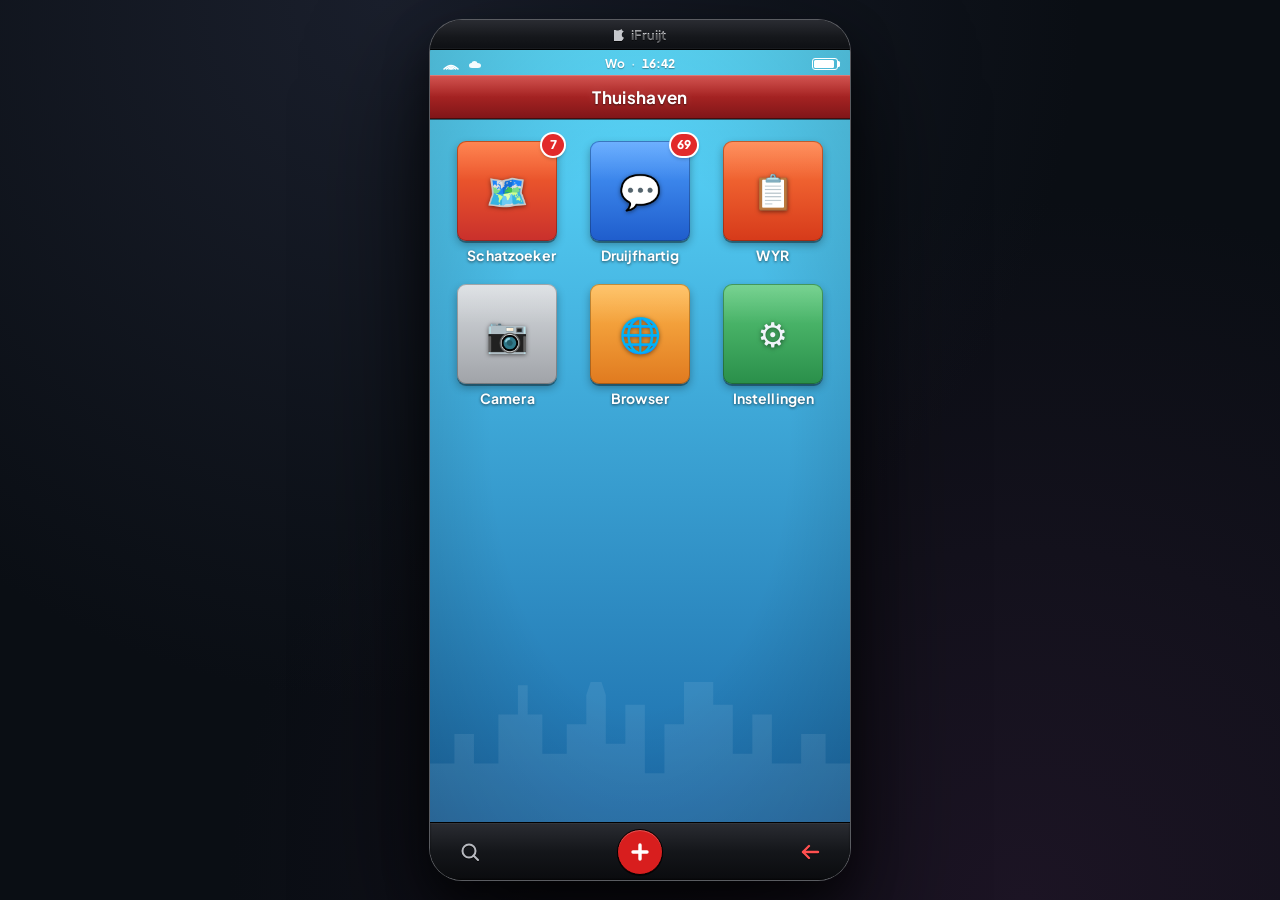
==== index.html @ ae061f80 "new layout + gimma" ====
<!DOCTYPE html>
<html lang="nl">
<head>
  <meta charset="UTF-8" />
  <meta name="viewport" content="width=device-width, initial-scale=1, viewport-fit=cover" />
  <meta name="theme-color" content="#0A0E14" />
  <title>Druijf FC — iFruijt</title>
  <link rel="stylesheet" href="main.css" />
  <link rel="stylesheet" href="index.css" />
</head>
<body>

<div class="ifruit-shell">

  <!-- ── TOP CHROME STRIP — iFruijt wordmark ── -->
  <div class="ifruit-top">
    <div class="ifruit-brand">
      <svg class="ifruit-apple" viewBox="0 0 16 18" aria-hidden="true">
        <path d="M11.5 1.5c.3 1.3-.2 2.5-.9 3.3-.7.9-1.8 1.5-2.9 1.4-.3-1.3.3-2.6 1-3.4.7-.8 1.9-1.4 2.8-1.3zM14.6 13.4c-.5 1.2-.8 1.7-1.5 2.7-1 1.4-2.4 3.2-4.1 3.2-1.5 0-1.9-1-3.9-1-2 0-2.5 1-4 1-1.7 0-3-1.6-4-3-2.7-4-3-8.7-1.3-11.2 1.2-1.8 3.1-2.8 4.9-2.8 1.8 0 3 1 4.5 1 1.5 0 2.4-1 4.5-1 1.6 0 3.3.9 4.5 2.3-4 2.2-3.3 7.9-.6 8.8z" fill="currentColor"/>
      </svg>
      <span class="ifruit-wordmark">iFruijt</span>
    </div>
  </div>

  <!-- ── PHONE SCREEN ── -->
  <div class="ifruit-screen">

    <!-- Wallpaper -->
    <div class="ifruit-wallpaper" aria-hidden="true">
      <div class="ifruit-vignette"></div>
      <svg class="ifruit-skyline" viewBox="0 0 430 200" preserveAspectRatio="xMidYMax slice">
        <path d="M0,200 L0,140 L25,140 L25,110 L45,110 L45,140 L70,140 L70,90 L90,90 L90,60 L100,60 L100,90 L115,90 L115,130 L140,130 L140,100 L160,100 L160,70 L170,40 L180,70 L180,120 L200,120 L200,80 L220,80 L220,150 L240,150 L240,100 L260,100 L260,50 L275,50 L275,30 L290,30 L290,80 L310,80 L310,130 L330,130 L330,90 L350,90 L350,140 L380,140 L380,110 L405,110 L405,140 L430,140 L430,200 Z" fill="rgba(255,255,255,0.18)"/>
      </svg>
    </div>

    <!-- iFruijt-accurate status bar -->
    <div class="ifruit-sb" aria-hidden="true">
      <div class="sb-left">
        <svg class="sb-signal" viewBox="0 0 18 14" fill="none">
          <path d="M2 12 Q9 5 16 12" stroke="currentColor" stroke-width="1.6" stroke-linecap="round"/>
          <path d="M4.5 12 Q9 7.5 13.5 12" stroke="currentColor" stroke-width="1.6" stroke-linecap="round"/>
          <path d="M7 12 Q9 10 11 12" stroke="currentColor" stroke-width="1.6" stroke-linecap="round"/>
          <circle cx="9" cy="12" r="1" fill="currentColor"/>
        </svg>
        <svg class="sb-cloud" viewBox="0 0 18 12" fill="none">
          <path d="M4 10 Q1 10 1 7.5 Q1 5 3.5 5 Q4 3 6.5 3 Q9 3 9.5 5 Q13 5 13 7.5 Q13 10 10 10 Z" fill="currentColor"/>
        </svg>
      </div>
      <div class="sb-center">
        <span class="sb-day">Wo</span>
        <span class="sb-dot">·</span>
        <span class="sb-time">16:42</span>
      </div>
      <div class="sb-right">
        <div class="sb-battery">
          <span class="sb-batt-fill"></span>
        </div>
      </div>
    </div>

    <!-- Red title banner -->
    <div class="ifruit-banner">
      <div class="ifruit-banner-shine"></div>
      <span class="ifruit-banner-text">Thuishaven</span>
    </div>

    <!-- App grid (3×2) -->
    <main class="ifruit-grid">

      <!-- Row 1: real apps -->
      <a href="taipei/taipei.html" class="ifruit-app" data-game="treasure" aria-label="Schatzoeker">
        <div class="ifruit-tile ifruit-tile--red">
          <span class="ifruit-tile-shine"></span>
          <span class="ifruit-badge">7</span>
          <span class="ifruit-tile-glyph">🗺️</span>
        </div>
        <span class="ifruit-tile-label">Schatzoeker</span>
      </a>

      <a href="questions/questions.html" class="ifruit-app" data-game="questions" aria-label="Druijfhartig">
        <div class="ifruit-tile ifruit-tile--blue">
          <span class="ifruit-tile-shine"></span>
          <span class="ifruit-badge">69</span>
          <span class="ifruit-tile-glyph">💬</span>
        </div>
        <span class="ifruit-tile-label">Druijfhartig</span>
      </a>

      <a href="wyr/wyr.html" class="ifruit-app" data-game="wyr" aria-label="Would You Rather">
        <div class="ifruit-tile ifruit-tile--wyr">
          <span class="ifruit-tile-shine"></span>
          <span class="ifruit-tile-glyph">📋</span>
        </div>
        <span class="ifruit-tile-label">WYR</span>
      </a>

      <!-- Row 2: decorative placeholder apps -->
      <button type="button" class="ifruit-app ifruit-app--deco" data-toast="Fakka je wil deze camera gebruiken? Daan heeft z'n camera apart moeten inchecken zo groot is die" aria-label="Camera">
        <div class="ifruit-tile ifruit-tile--silver">
          <span class="ifruit-tile-shine"></span>
          <span class="ifruit-tile-glyph">📷</span>
        </div>
        <span class="ifruit-tile-label">Camera</span>
      </button>

      <button type="button" class="ifruit-app ifruit-app--deco" data-toast="De vunzige filmpjes kijk je maar lekker op je eigen telefoon" aria-label="Browser">
        <div class="ifruit-tile ifruit-tile--orange">
          <span class="ifruit-tile-shine"></span>
          <span class="ifruit-tile-glyph">🌐</span>
        </div>
        <span class="ifruit-tile-label">Browser</span>
      </button>

      <button type="button" class="ifruit-app ifruit-app--deco" data-toast="⚙️ Niks om in te stellen" aria-label="Instellingen">
        <div class="ifruit-tile ifruit-tile--green">
          <span class="ifruit-tile-shine"></span>
          <span class="ifruit-tile-glyph">⚙️</span>
        </div>
        <span class="ifruit-tile-label">Instellingen</span>
      </button>

    </main>

  </div>

  <!-- ── BOTTOM CHROME STRIP — 3-button row ── -->
  <nav class="ifruit-bottom" aria-label="iFruijt nav">
    <button type="button" class="ifruit-btn ifruit-btn--side" id="btnSearch" aria-label="Zoeken">
      <svg viewBox="0 0 24 24" fill="none">
        <circle cx="11" cy="11" r="6.5" stroke="currentColor" stroke-width="2"/>
        <path d="M15.5 15.5L20 20" stroke="currentColor" stroke-width="2" stroke-linecap="round"/>
      </svg>
    </button>

    <button type="button" class="ifruit-btn ifruit-btn--plus" id="btnPlus" aria-label="Nieuw">
      <svg viewBox="0 0 24 24" fill="none">
        <path d="M12 5v14M5 12h14" stroke="#fff" stroke-width="3.4" stroke-linecap="round"/>
      </svg>
    </button>

    <button type="button" class="ifruit-btn ifruit-btn--side ifruit-btn--back" id="btnBack" aria-label="Terug">
      <svg viewBox="0 0 24 24" fill="none">
        <path d="M20 12H5" stroke="currentColor" stroke-width="2.4" stroke-linecap="round"/>
        <path d="M11 6l-6 6 6 6" stroke="currentColor" stroke-width="2.4" stroke-linecap="round" stroke-linejoin="round"/>
      </svg>
    </button>
  </nav>

  <!-- Toast container -->
  <div class="toast" id="toast"></div>

  <!-- App-launch overlay -->
  <div class="launch-overlay" id="launchOverlay" aria-hidden="true"></div>

</div>

<script src="index.js"></script>
</body>
</html>
---- main.css ----
@import url('https://fonts.googleapis.com/css2?family=Plus+Jakarta+Sans:wght@400;500;600;700;800&display=swap');

*, *::before, *::after { box-sizing: border-box; margin: 0; padding: 0; }

:root {
  /* ── Base surfaces — deep blue-black ── */
  --bg:                 #0A0E14;
  --surface:            #14181F;
  --surface-elevated:   #1C2129;
  --surface-glass:      rgba(28, 33, 41, 0.62);
  --surface-overlay:    rgba(10, 14, 20, 0.88);

  /* ── Text ── */
  --text:               #F0F4FA;
  --text-muted:         #8A93A0;
  --text-faded:         #5A6271;

  /* ── Borders — semi-transparent whites for glass ── */
  --border:             rgba(255, 255, 255, 0.08);
  --border-strong:      rgba(255, 255, 255, 0.16);
  --border-glow:        rgba(255, 200, 87, 0.35);

  /* ── GTA accent palette ── */
  --gta-pink:           #FF4E8C;
  --gta-orange:         #FF8A3D;
  --gta-cyan:           #4DD8FF;
  --gta-gold:           #FFC857;
  --gta-red:            #FF4D4D;
  --gta-green:          #4ADE80;

  /* ── Per-game gradient identities ── */
  --treasure-from:      #FF6B2C;  --treasure-to:    #FF3D7F;
  --questions-from:     #4D6BFF;  --questions-to:   #8B2BE0;
  --wyr-from:           #1FBF7B;  --wyr-to:         #0099C7;

  /* ── Shadows — dark with subtle glow ── */
  --shadow-card:        0 8px 32px rgba(0,0,0,0.55), 0 2px 8px rgba(0,0,0,0.4);
  --shadow-lift:        0 24px 60px rgba(0,0,0,0.65), 0 6px 20px rgba(0,0,0,0.45);
  --shadow-glow-gold:   0 0 40px rgba(255,200,87,0.30);
  --shadow-glow-cyan:   0 0 30px rgba(77,216,255,0.30);
  --shadow-glow-pink:   0 0 30px rgba(255,78,140,0.32);

  /* ── Radii ── */
  --radius:             24px;
  --radius-sm:          16px;
  --radius-app:         22px;
  --radius-pill:        999px;

  /* ── Phone frame ── */
  --phone-bezel:        #06080C;
  --phone-radius:       44px;

  /* ── iFruijt Job-List palette (standard iFruijt, all pages) ── */
  --ifruit-body:        #0A0B0E;   /* matte black plastic */
  --ifruit-body-top:    #1A1B1F;   /* top strip lighter than body */
  --ifruit-edge:        #5A5C61;   /* thin chrome edge */

  --jl-bg:              #1F2126;   /* page background — dark grey */
  --jl-row:             #2A2C32;   /* list row background */
  --jl-row-alt:         #34363D;   /* alternating row */
  --jl-row-active:      #4DA84D;   /* green selected (Themes-style) */
  --jl-row-current:     #3A6BD8;   /* blue current (Messages-style) */
  --jl-divider:         #0A0B0E;   /* black hairline between rows */
  --jl-text:            #FFFFFF;
  --jl-text-muted:      #B6B9BF;

  --header-jobs:        #3A6BD8;   /* blue header */
  --header-msg:         #3A6BD8;   /* blue header for Messages/Druijfhartig */

  /* ── iFruijt phone (home screen — chrome remnants for launch overlay) ── */
  --ifruit-bezel-dark:  #1A1B1F;   /* dark plastic strips top/bottom */
  --ifruit-chrome-1:    #C5C7CC;   /* base brushed silver */
  --ifruit-chrome-2:    #8C8E93;   /* mid-tone shading */
  --ifruit-chrome-3:    #F5F6F8;   /* highlight */
  --ifruit-chrome-edge: #4A4C50;   /* deep edge */
  --ifruit-screen-1:    #5DDDFF;   /* wallpaper cyan top */
  --ifruit-screen-2:    #1B6BAA;   /* wallpaper deep blue bottom */
  --ifruit-banner-1:    #C9302C;   /* red banner top */
  --ifruit-banner-2:    #7F1518;   /* red banner bottom */

  /* ── Motion ── */
  --ease-spring:        cubic-bezier(0.32, 0.72, 0, 1);
  --ease-out:           cubic-bezier(0.16, 1, 0.3, 1);
}

html, body { height: 100%; }

body {
  font-family: 'Plus Jakarta Sans', system-ui, -apple-system, sans-serif;
  background: var(--bg);
  color: var(--text);
  min-height: 100vh;
  overflow-x: hidden;
  -webkit-tap-highlight-color: transparent;
  -webkit-font-smoothing: antialiased;
  text-rendering: optimizeLegibility;
}

/* ── CINEMATIC TYPOGRAPHY HELPERS ── */
.cinematic {
  font-weight: 800;
  font-style: italic;
  letter-spacing: -0.02em;
  text-transform: uppercase;
  transform: skewX(-6deg);
  display: inline-block;
}
.cinematic--label {
  font-size: 0.78rem;
  font-weight: 800;
  font-style: italic;
  letter-spacing: 0.16em;
  text-transform: uppercase;
  color: var(--gta-cyan);
}

/* ── GLASS SURFACE UTILITY ── */
.glass {
  background: var(--surface-glass);
  backdrop-filter: blur(20px) saturate(140%);
  -webkit-backdrop-filter: blur(20px) saturate(140%);
  border: 1px solid var(--border);
}

/* ── BACK BUTTON ── */
.btn-back {
  width: 42px; height: 42px;
  border-radius: 50%;
  border: 1px solid var(--border-strong);
  background: var(--surface-glass);
  backdrop-filter: blur(12px);
  -webkit-backdrop-filter: blur(12px);
  display: flex; align-items: center; justify-content: center;
  cursor: pointer;
  flex-shrink: 0;
  color: var(--text);
  transition: transform 0.18s var(--ease-spring), border-color 0.18s, box-shadow 0.18s;
}
.btn-back svg path { stroke: currentColor; }
.btn-back:active { transform: scale(0.92); }

@media (hover: hover) and (pointer: fine) {
  .btn-back:hover {
    border-color: var(--gta-cyan);
    box-shadow: var(--shadow-glow-cyan);
  }
}

/* ── COMMON PILL ── */
.pill {
  display: inline-flex;
  align-items: center;
  gap: 6px;
  padding: 6px 14px;
  border-radius: var(--radius-pill);
  font-size: 0.78rem;
  font-weight: 700;
  letter-spacing: 0.1px;
  background: var(--surface-glass);
  border: 1px solid var(--border);
  color: var(--text-muted);
  backdrop-filter: blur(12px);
  -webkit-backdrop-filter: blur(12px);
}

/* ── ANIMATION SYSTEM ── */
@keyframes pageIn {
  from { opacity: 0; transform: translateY(12px); }
  to   { opacity: 1; transform: translateY(0); }
}
.page-enter { animation: pageIn 0.4s var(--ease-out); }

@keyframes fade-up {
  from { opacity: 0; transform: translateY(24px); }
  to   { opacity: 1; transform: translateY(0); }
}

@keyframes fade-in {
  from { opacity: 0; }
  to   { opacity: 1; }
}

@keyframes slam-in-right {
  0%   { opacity: 0; transform: translateX(80px) skewX(-12deg); }
  60%  { opacity: 1; transform: translateX(-6px) skewX(-8deg); }
  100% { opacity: 1; transform: translateX(0)    skewX(-6deg); }
}

@keyframes slam-in-left {
  0%   { opacity: 0; transform: translateX(-80px) skewX(-12deg); }
  60%  { opacity: 1; transform: translateX(6px)   skewX(-8deg); }
  100% { opacity: 1; transform: translateX(0)     skewX(-6deg); }
}

@keyframes slam-line {
  from { transform: scaleX(0); transform-origin: left; }
  to   { transform: scaleX(1); transform-origin: left; }
}

@keyframes pop-in {
  0%   { opacity: 0; transform: scale(0.4); }
  60%  { opacity: 1; transform: scale(1.18); }
  100% { opacity: 1; transform: scale(1); }
}

@keyframes pulse-glow {
  0%, 100% { box-shadow: 0 0 0 0 rgba(77,216,255,0.5); }
  50%      { box-shadow: 0 0 0 14px rgba(77,216,255,0); }
}

@keyframes float-soft {
  0%, 100% { transform: translateY(0); }
  50%      { transform: translateY(-5px); }
}

@keyframes hue-drift {
  0%, 100% { filter: hue-rotate(0deg); }
  50%      { filter: hue-rotate(18deg); }
}

@keyframes ticker {
  0%, 100% { opacity: 1; }
  50%      { opacity: 0.4; }
}

@keyframes app-zoom-in {
  0%   { opacity: 0; transform: scale(0.6); filter: blur(8px); }
  60%  { opacity: 1; filter: blur(0); }
  100% { opacity: 1; transform: scale(1); }
}

/* prefers-reduced-motion: respect user preference */
@media (prefers-reduced-motion: reduce) {
  *, *::before, *::after {
    animation-duration: 0.01ms !important;
    transition-duration: 0.01ms !important;
  }
}
---- index.css ----
/* ── iFruijt phone — home screen ── */

html, body {
  background:
    radial-gradient(ellipse at 30% 0%, #1a1f2c 0%, transparent 55%),
    radial-gradient(ellipse at 80% 100%, #1c1424 0%, transparent 55%),
    var(--bg);
}

body {
  display: flex;
  align-items: center;
  justify-content: center;
  padding: 18px;
  min-height: 100vh;
  min-height: 100dvh;
}

/* ── PHONE SHELL — black plastic body (standard iFruijt) ── */
.ifruit-shell {
  position: relative;
  width: 100%;
  max-width: 400px;
  min-height: min(820px, calc(100vh - 36px));
  border-radius: 32px;
  padding: 0;
  display: flex;
  flex-direction: column;
  overflow: hidden;

  /* Solid matte black plastic body */
  background: var(--ifruit-body);

  box-shadow:
    /* thin chrome edge line */
    0 0 0 1px var(--ifruit-edge),
    /* deep drop shadow */
    0 30px 80px rgba(0,0,0,0.7),
    0 12px 24px rgba(0,0,0,0.45),
    /* very subtle top highlight on the plastic */
    inset 0 1px 0 rgba(255,255,255,0.05),
    inset 0 -1px 0 rgba(0,0,0,0.6);
}

/* ── TOP CHROME STRIP — iFruijt wordmark ── */
.ifruit-top {
  height: 30px;
  display: flex;
  align-items: center;
  justify-content: center;
  background:
    linear-gradient(180deg, #2A2C32 0%, #15171B 60%, #0E1014 100%);
  border-bottom: 1px solid #000;
  box-shadow: inset 0 -1px 0 rgba(255,255,255,0.04);
  flex-shrink: 0;
}
.ifruit-brand {
  display: inline-flex;
  align-items: center;
  gap: 6px;
}
.ifruit-apple {
  width: 11px; height: 13px;
  color: var(--ifruit-chrome-1);
  filter: drop-shadow(0 1px 0 rgba(0,0,0,0.7));
}
.ifruit-wordmark {
  font-size: 13px;
  font-weight: 600;
  letter-spacing: 0.01em;
  background: linear-gradient(180deg, var(--ifruit-chrome-3) 0%, var(--ifruit-chrome-1) 60%, var(--ifruit-chrome-2) 100%);
  -webkit-background-clip: text;
  background-clip: text;
  -webkit-text-fill-color: transparent;
  text-shadow: 0 1px 0 rgba(0,0,0,0.5);
}

/* ── SCREEN ── */
.ifruit-screen {
  flex: 1;
  position: relative;
  background: var(--ifruit-screen-1);
  overflow: hidden;
  /* inner shadow gives the screen depth inside the bezel */
  box-shadow:
    inset 0 0 0 2px #000,
    inset 0 0 0 3px rgba(255,255,255,0.08),
    inset 0 4px 8px rgba(0,0,0,0.4);
  display: flex;
  flex-direction: column;
}

/* ── WALLPAPER ── */
.ifruit-wallpaper {
  position: absolute;
  inset: 0;
  z-index: 0;
  background:
    linear-gradient(180deg, var(--ifruit-screen-1) 0%, var(--ifruit-screen-2) 100%);
  overflow: hidden;
}
.ifruit-vignette {
  position: absolute; inset: 0;
  background: radial-gradient(ellipse at center, transparent 50%, rgba(0,0,0,0.18) 100%);
  pointer-events: none;
}
.ifruit-skyline {
  position: absolute;
  bottom: 0; left: 0; right: 0;
  width: 100%; height: 140px;
  opacity: 0.45;
  filter: blur(0.3px);
  transition: transform 0.4s var(--ease-out);
}

/* ── STATUS BAR (iFruijt-style) ── */
.ifruit-sb {
  position: relative;
  z-index: 2;
  display: grid;
  grid-template-columns: 1fr auto 1fr;
  align-items: center;
  padding: 6px 12px 4px;
  color: #fff;
  font-size: 12px;
  font-weight: 700;
  font-variant-numeric: tabular-nums;
  text-shadow: 0 1px 1px rgba(0,0,0,0.35);
}
.ifruit-sb .sb-left  { display: flex; align-items: center; gap: 8px; }
.ifruit-sb .sb-right { display: flex; align-items: center; justify-content: flex-end; gap: 6px; }
.ifruit-sb .sb-center {
  display: inline-flex; align-items: center; gap: 6px;
  font-weight: 700;
  letter-spacing: 0.01em;
}
.ifruit-sb .sb-day { font-weight: 700; }
.ifruit-sb .sb-dot { opacity: 0.7; }
.ifruit-sb .sb-time { font-weight: 800; }

.ifruit-sb .sb-signal { width: 18px; height: 14px; color: #fff; animation: ticker 4s ease-in-out infinite; }
.ifruit-sb .sb-cloud  { width: 18px; height: 12px; color: #fff; opacity: 0.95; }

.ifruit-sb .sb-battery {
  width: 26px; height: 12px;
  border: 1.4px solid #fff;
  border-radius: 3px;
  padding: 1px;
  position: relative;
}
.ifruit-sb .sb-battery::after {
  content: '';
  position: absolute;
  right: -3px; top: 50%; transform: translateY(-50%);
  width: 2px; height: 6px;
  background: #fff;
  border-radius: 0 1.5px 1.5px 0;
}
.ifruit-sb .sb-batt-fill {
  display: block;
  width: 89%; height: 100%;
  background: #fff;
  border-radius: 1.5px;
}

/* ── RED TITLE BANNER ── */
.ifruit-banner {
  position: relative;
  z-index: 2;
  height: 44px;
  display: flex;
  align-items: center;
  justify-content: center;
  background: linear-gradient(180deg, var(--ifruit-banner-1) 0%, var(--ifruit-banner-2) 100%);
  box-shadow:
    inset 0 1px 0 rgba(255,255,255,0.22),
    inset 0 -1px 0 rgba(0,0,0,0.45),
    0 1px 0 rgba(0,0,0,0.5);
}
.ifruit-banner-shine {
  position: absolute;
  top: 0; left: 0; right: 0; height: 50%;
  background: linear-gradient(180deg, rgba(255,255,255,0.18), transparent);
  pointer-events: none;
}
.ifruit-banner-text {
  position: relative;
  font-size: 17px;
  font-weight: 700;
  letter-spacing: 0.02em;
  color: #fff;
  text-shadow: 0 1px 2px rgba(0,0,0,0.55), 0 0 12px rgba(255,255,255,0.15);
}

/* ── APP GRID ── */
.ifruit-grid {
  position: relative;
  z-index: 2;
  flex: 1;
  display: grid;
  grid-template-columns: repeat(3, 1fr);
  grid-auto-rows: min-content;
  gap: 20px 6px;
  padding: 22px 14px 24px;
  align-content: start;
}

.ifruit-app {
  position: relative;
  display: flex;
  flex-direction: column;
  align-items: center;
  gap: 6px;
  text-decoration: none;
  color: inherit;
  cursor: pointer;
  background: none;
  border: none;
  padding: 0;
  font-family: inherit;
  -webkit-tap-highlight-color: transparent;
}

/* ── FLAT TILE (2013-iFruijt style) ── */
.ifruit-tile {
  position: relative;
  width: 100px; height: 100px;
  border-radius: 9px;
  display: grid;
  place-items: center;
  box-shadow:
    /* dark inner lip (not chrome) */
    inset 0 0 0 1px rgba(0,0,0,0.25),
    /* thinner shadow stack */
    0 2px 0 rgba(0,0,0,0.35),
    0 4px 8px rgba(0,0,0,0.30);
  transition: transform 0.18s var(--ease-spring), box-shadow 0.18s;
}
.ifruit-app:active .ifruit-tile {
  transform: translateY(1px);
  box-shadow:
    inset 0 0 0 1px rgba(0,0,0,0.30),
    0 1px 0 rgba(0,0,0,0.30),
    0 2px 4px rgba(0,0,0,0.30);
}

/* Per-tile color recipes */
.ifruit-tile--red    { background: linear-gradient(180deg, #FF6B2C 0%, #C9302C 100%); }
.ifruit-tile--blue   { background: linear-gradient(180deg, #4D9FFF 0%, #1F5DCC 100%); }
.ifruit-tile--grey   { background: linear-gradient(180deg, #8C8E93 0%, #5A5C61 100%); }
.ifruit-tile--silver { background: linear-gradient(180deg, #D8DCE0 0%, #A0A3A8 100%); }
.ifruit-tile--orange { background: linear-gradient(180deg, #FFB94D 0%, #E07A1F 100%); }
.ifruit-tile--green  { background: linear-gradient(180deg, #5BC97A 0%, #2A8F4A 100%); }
.ifruit-tile--wyr    { background: linear-gradient(180deg, #FF7A3D 0%, #D63A1A 100%); }

/* Subtle top-half highlight (flatter than before) */
.ifruit-tile-shine {
  position: absolute;
  inset: 1px 1px 60% 1px;
  border-radius: 9px 9px 4px 4px;
  background: linear-gradient(180deg, rgba(255,255,255,0.18) 0%, rgba(255,255,255,0) 100%);
  pointer-events: none;
}

.ifruit-tile-glyph {
  position: relative;
  font-size: 34px;
  line-height: 1;
  filter: drop-shadow(0 1px 2px rgba(0,0,0,0.5));
  z-index: 1;
}

.ifruit-tile-lock {
  position: absolute;
  top: 50%; left: 50%;
  transform: translate(-50%, -50%);
  font-size: 24px;
  z-index: 2;
  filter: drop-shadow(0 2px 3px rgba(0,0,0,0.6));
}
.ifruit-app--locked .ifruit-tile-glyph { opacity: 0.4; }

/* Notification badge */
.ifruit-badge {
  position: absolute;
  top: -7px; right: -7px;
  min-width: 22px; height: 22px;
  padding: 0 6px;
  border-radius: 999px;
  background: #E22A2A;
  color: #fff;
  font-size: 12px;
  font-weight: 800;
  display: grid; place-items: center;
  box-shadow:
    0 0 0 2px #fff,
    0 2px 4px rgba(0,0,0,0.4);
  z-index: 3;
  line-height: 1;
  font-variant-numeric: tabular-nums;
}

/* App label */
.ifruit-tile-label {
  font-size: 14px;
  font-weight: 700;
  color: #fff;
  letter-spacing: 0.01em;
  text-shadow: 0 1px 3px rgba(0,0,0,0.6);
  text-align: center;
  line-height: 1.2;
  max-width: 80px;
}

/* ── BOTTOM CHROME STRIP — 3-button row ── */
.ifruit-bottom {
  height: 58px;
  display: grid;
  grid-template-columns: 1fr auto 1fr;
  align-items: center;
  padding: 0 22px;
  background:
    linear-gradient(180deg, #2A2C32 0%, #14161A 50%, #0A0B0E 100%);
  border-top: 1px solid #000;
  box-shadow:
    inset 0 1px 0 rgba(255,255,255,0.05),
    inset 0 -1px 2px rgba(0,0,0,0.6);
  flex-shrink: 0;
}

.ifruit-btn {
  background: none;
  border: none;
  cursor: pointer;
  padding: 0;
  display: grid;
  place-items: center;
  font-family: inherit;
  -webkit-tap-highlight-color: transparent;
  transition: transform 0.15s var(--ease-spring), filter 0.15s;
}
.ifruit-btn:active { transform: scale(0.85); filter: brightness(0.7); }

.ifruit-btn--side {
  width: 36px; height: 36px;
  color: #B8BAC0;
  filter: drop-shadow(0 1px 0 rgba(0,0,0,0.6));
}
.ifruit-btn--side svg { width: 24px; height: 24px; }
.ifruit-btn--side:first-child { justify-self: start; }
.ifruit-btn--side:last-child  { justify-self: end; color: #FF5050; }

/* Red plus — raised plastic */
.ifruit-btn--plus {
  width: 46px; height: 46px;
  border-radius: 50%;
  background: #D81E1E;
  border: 1px solid #000;
  box-shadow:
    inset 0 1px 0 rgba(255,255,255,0.25),
    0 1px 0 rgba(0,0,0,0.7);
}
.ifruit-btn--plus svg { width: 24px; height: 24px; display: block; }
.ifruit-btn--plus:active {
  background: #A91818;
  box-shadow: inset 0 1px 2px rgba(0,0,0,0.5);
}

/* ── TOAST (kept from before) ── */
.toast {
  position: fixed;
  bottom: 90px;
  left: 50%;
  transform: translateX(-50%) translateY(40px);
  padding: 12px 20px;
  background: rgba(10, 14, 20, 0.92);
  backdrop-filter: blur(20px);
  -webkit-backdrop-filter: blur(20px);
  border: 1px solid rgba(255,255,255,0.16);
  border-radius: 999px;
  color: #F0F4FA;
  font-size: 0.85rem;
  font-weight: 600;
  opacity: 0;
  pointer-events: none;
  transition: opacity 0.25s, transform 0.3s var(--ease-spring);
  z-index: 50;
  box-shadow: 0 12px 32px rgba(0,0,0,0.6);
  white-space: nowrap;
  max-width: 90vw;
}
.toast.show {
  opacity: 1;
  transform: translateX(-50%) translateY(0);
}

/* ── APP-LAUNCH OVERLAY ── */
.launch-overlay {
  position: fixed;
  inset: 0;
  z-index: 999;
  pointer-events: none;
  opacity: 0;
  background: radial-gradient(circle at var(--launch-x, 50%) var(--launch-y, 50%), var(--launch-color, #FF6B2C) 0%, var(--bg) 70%);
  transition: opacity 0.4s var(--ease-spring);
}
.launch-overlay.active {
  opacity: 1;
  pointer-events: all;
}

/* ── DESKTOP — larger phone, ambient bg already applied to body ── */
@media (min-width: 720px) {
  body { padding: 30px; }
  .ifruit-shell {
    max-width: 420px;
    min-height: 860px;
    box-shadow:
      0 0 0 1px var(--ifruit-edge),
      0 50px 120px rgba(0,0,0,0.75),
      0 20px 40px rgba(0,0,0,0.5),
      inset 0 1px 0 rgba(255,255,255,0.06),
      inset 0 -1px 0 rgba(0,0,0,0.6);
  }
}

/* ── Small screens — keep usable ── */
@media (max-height: 720px) {
  .ifruit-grid { gap: 14px 6px; padding: 14px 14px 16px; }
  .ifruit-tile { width: 64px; height: 64px; }
  .ifruit-tile-glyph { font-size: 30px; }
}
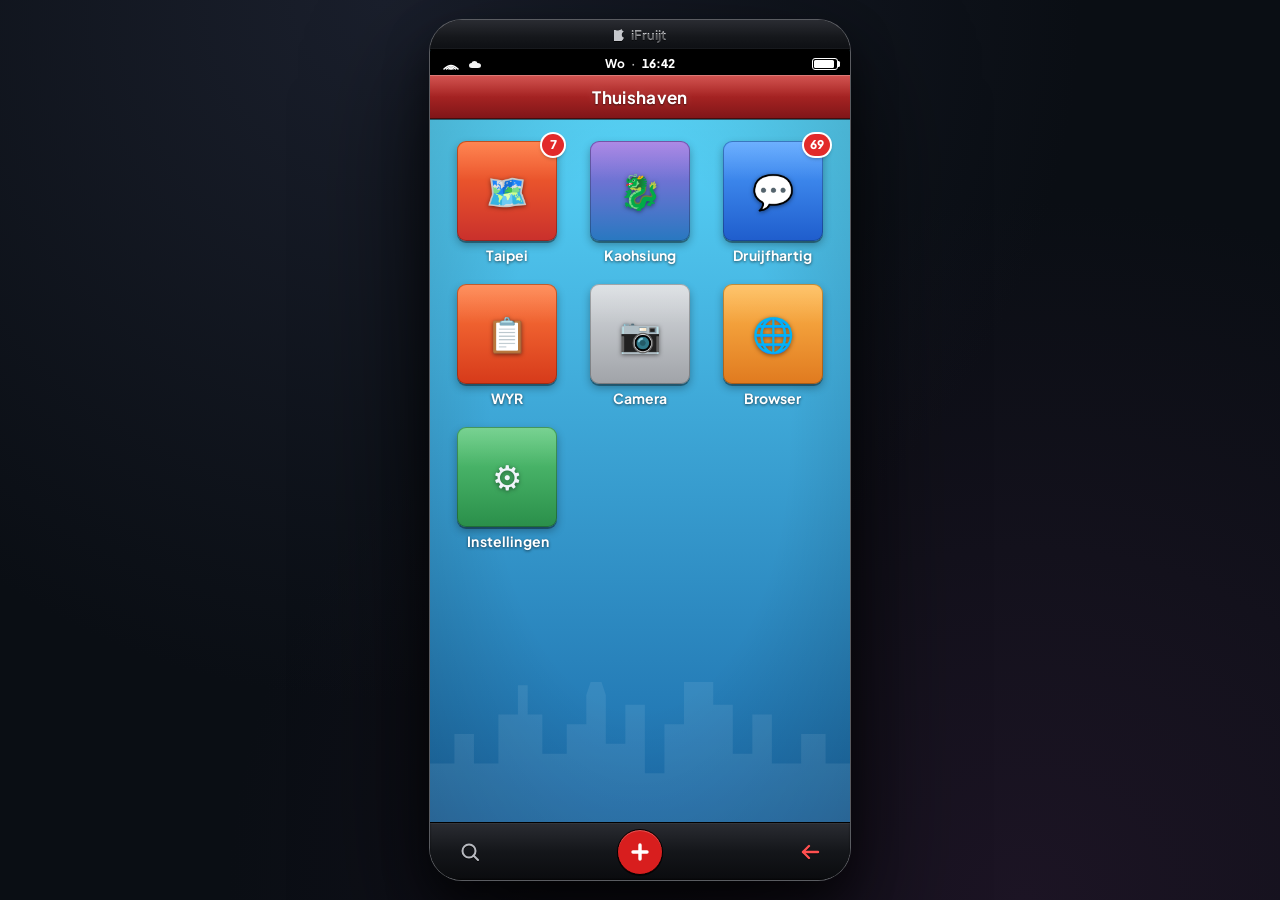
==== commit 8854b618: "Refactor Taipei styles and update JavaScript logic for improved user experience - Updated taipei.css" ====
--- a/index.html
+++ b/index.html
@@ -74,7 +74,15 @@
           <span class="ifruit-badge">7</span>
           <span class="ifruit-tile-glyph">🗺️</span>
         </div>
-        <span class="ifruit-tile-label">Schatzoeker</span>
+        <span class="ifruit-tile-label">Taipei</span>
+      </a>
+
+      <a href="kaohsiung/kaohsiung.html" class="ifruit-app" data-game="kaohsiung" aria-label="Drakenpad">
+        <div class="ifruit-tile ifruit-tile--kaohsiung">
+          <span class="ifruit-tile-shine"></span>
+          <span class="ifruit-tile-glyph">🐉</span>
+          </div>
+        <span class="ifruit-tile-label">Kaohsiung</span>
       </a>
 
       <a href="questions/questions.html" class="ifruit-app" data-game="questions" aria-label="Druijfhartig">
@@ -119,6 +127,15 @@
         <span class="ifruit-tile-label">Instellingen</span>
       </button>
 
+      <!-- Row 3: Kaohsiung hunt -->
+      
+      
+      
+      
+      
+      
+      
+
     </main>
 
   </div>
--- a/main.css
+++ b/main.css
@@ -89,7 +89,12 @@
   font-family: 'Plus Jakarta Sans', system-ui, -apple-system, sans-serif;
   background: var(--bg);
   color: var(--text);
+  display: flex;
+  align-items: center;
+  justify-content: center;
+  padding: 18px;
   min-height: 100vh;
+  min-height: 100dvh;
   overflow-x: hidden;
   -webkit-tap-highlight-color: transparent;
   -webkit-font-smoothing: antialiased;
@@ -236,3 +241,544 @@
     transition-duration: 0.01ms !important;
   }
 }
+
+/* ══════════════════════════════════════════════════════════
+   iFruijt Hunt Game — shared shell + Job-List styles
+   Used by Schatzoeker (Taipei) and Drakenpad (Kaohsiung)
+   ══════════════════════════════════════════════════════════ */
+
+/* ── PHONE SHELL (shared hunt shell) ── */
+.ifruit-shell {
+  position: relative;
+  width: 100%;
+  max-width: 400px;
+  min-height: min(820px, calc(100vh - 36px));
+  border-radius: 32px;
+  display: flex;
+  flex-direction: column;
+  overflow: hidden;
+  background: var(--ifruit-body);
+  box-shadow:
+    0 0 0 1px var(--ifruit-edge),
+    0 30px 80px rgba(0,0,0,0.7),
+    0 12px 24px rgba(0,0,0,0.45),
+    inset 0 1px 0 rgba(255,255,255,0.05),
+    inset 0 -1px 0 rgba(0,0,0,0.6);
+}
+
+@media (min-width: 720px) {
+  body { padding: 30px; }
+  .ifruit-shell {
+    max-width: 420px;
+    min-height: 860px;
+    box-shadow:
+      0 0 0 1px var(--ifruit-edge),
+      0 50px 120px rgba(0,0,0,0.75),
+      0 20px 40px rgba(0,0,0,0.5);
+  }
+}
+
+/* ── TOP CHROME STRIP — iFruijt wordmark ── */
+.ifruit-top {
+  height: 30px;
+  display: flex;
+  align-items: center;
+  justify-content: center;
+  background: linear-gradient(180deg, #2A2C32 0%, #15171B 60%, #0E1014 100%);
+  border-bottom: 1px solid #000;
+  box-shadow: inset 0 -1px 0 rgba(255,255,255,0.04);
+  flex-shrink: 0;
+}
+.ifruit-brand { display: inline-flex; align-items: center; gap: 6px; }
+.ifruit-apple {
+  width: 11px; height: 13px;
+  color: #C5C7CC;
+  filter: drop-shadow(0 1px 0 rgba(0,0,0,0.7));
+}
+.ifruit-wordmark {
+  font-size: 13px;
+  font-weight: 600;
+  background: linear-gradient(180deg, #F5F6F8 0%, #C5C7CC 60%, #8C8E93 100%);
+  -webkit-background-clip: text;
+  background-clip: text;
+  -webkit-text-fill-color: transparent;
+  text-shadow: 0 1px 0 rgba(0,0,0,0.5);
+}
+
+/* ── SCREEN ── */
+.ifruit-screen {
+  flex: 1;
+  position: relative;
+  background: var(--jl-bg);
+  overflow: hidden;
+  display: flex;
+  flex-direction: column;
+  box-shadow: inset 0 0 0 2px #000;
+}
+
+/* ── STATUS BAR ── */
+.ifruit-sb {
+  display: grid;
+  grid-template-columns: 1fr auto 1fr;
+  align-items: center;
+  padding: 6px 12px 4px;
+  background: #000;
+  color: #fff;
+  font-size: 12px;
+  font-weight: 700;
+  font-variant-numeric: tabular-nums;
+  flex-shrink: 0;
+}
+.ifruit-sb .sb-left  { display: flex; align-items: center; gap: 8px; }
+.ifruit-sb .sb-right { display: flex; align-items: center; justify-content: flex-end; gap: 6px; }
+.ifruit-sb .sb-center { display: inline-flex; align-items: center; gap: 6px; }
+.ifruit-sb .sb-day { font-weight: 700; }
+.ifruit-sb .sb-dot { opacity: 0.7; }
+.ifruit-sb .sb-time { font-weight: 800; }
+.ifruit-sb .sb-signal { width: 18px; height: 14px; color: #fff; }
+.ifruit-sb .sb-cloud  { width: 18px; height: 12px; color: #fff; opacity: 0.95; }
+.ifruit-sb .sb-battery {
+  width: 26px; height: 12px;
+  border: 1.4px solid #fff;
+  border-radius: 3px;
+  padding: 1px;
+  position: relative;
+}
+.ifruit-sb .sb-battery::after {
+  content: '';
+  position: absolute;
+  right: -3px; top: 50%; transform: translateY(-50%);
+  width: 2px; height: 6px;
+  background: #fff;
+  border-radius: 0 1.5px 1.5px 0;
+}
+.ifruit-sb .sb-batt-fill {
+  display: block;
+  width: 89%; height: 100%;
+  background: #fff;
+  border-radius: 1.5px;
+}
+
+/* ── BLUE HEADER BAR ── */
+.jl-header {
+  height: 44px;
+  display: flex;
+  align-items: center;
+  justify-content: center;
+  background: var(--header-jobs);
+  color: #fff;
+  flex-shrink: 0;
+  box-shadow:
+    inset 0 1px 0 rgba(255,255,255,0.2),
+    inset 0 -1px 0 rgba(0,0,0,0.35);
+}
+.jl-header-title {
+  font-size: 15px;
+  font-weight: 700;
+  text-shadow: 0 1px 1px rgba(0,0,0,0.4);
+  letter-spacing: 0.01em;
+}
+
+/* ── STAGE (scrollable content area) ── */
+.jl-stage {
+  flex: 1;
+  overflow-y: auto;
+  background: var(--jl-bg);
+  -webkit-overflow-scrolling: touch;
+}
+
+/* ── JOB-LIST ROWS ── */
+.jl-list { display: flex; flex-direction: column; }
+
+.jl-row {
+  display: flex;
+  align-items: center;
+  gap: 12px;
+  padding: 10px 12px;
+  background: var(--jl-row);
+  border-bottom: 1px solid var(--jl-divider);
+  border-left: 3px solid transparent;
+  color: var(--jl-text);
+  cursor: pointer;
+  text-decoration: none;
+  user-select: none;
+  -webkit-tap-highlight-color: transparent;
+  transition: background 0.12s, border-left-color 0.12s;
+}
+.jl-row:active { background: var(--jl-row-alt); }
+
+.jl-row--current  { background: var(--jl-row-alt); border-left-color: var(--jl-row-current); }
+.jl-row--done     { border-left-color: var(--jl-row-active); }
+.jl-row--locked   { opacity: 0.75; cursor: default; }
+.jl-row--locked:active { background: var(--jl-row); }
+.jl-row--locked .jl-avatar { filter: blur(6px) saturate(0.6); }
+.jl-row--locked .jl-title  { filter: blur(5px); color: var(--jl-text-muted); user-select: none; }
+.jl-row--locked .jl-sub    { filter: blur(3px); user-select: none; }
+.jl-row--flash    { animation: rowFlash 0.7s ease; }
+
+@keyframes rowFlash {
+  0%, 100% { background: var(--jl-row); }
+  20%, 60% { background: var(--jl-row-active); }
+}
+
+.jl-avatar {
+  width: 40px; height: 40px;
+  border-radius: 6px;
+  display: grid;
+  place-items: center;
+  font-size: 22px;
+  flex-shrink: 0;
+  box-shadow:
+    inset 0 0 0 1px rgba(0,0,0,0.4),
+    0 1px 0 rgba(255,255,255,0.06);
+}
+.jl-avatar--num {
+  font-size: 16px;
+  font-weight: 800;
+  color: #fff;
+  text-shadow: 0 1px 1px rgba(0,0,0,0.4);
+}
+
+.jl-body { flex: 1; min-width: 0; }
+.jl-title {
+  font-size: 14px;
+  font-weight: 700;
+  color: var(--jl-text);
+  line-height: 1.2;
+  white-space: nowrap;
+  overflow: hidden;
+  text-overflow: ellipsis;
+}
+.jl-sub {
+  font-size: 11px;
+  font-weight: 500;
+  color: var(--jl-text-muted);
+  margin-top: 2px;
+  white-space: nowrap;
+  overflow: hidden;
+  text-overflow: ellipsis;
+}
+
+.jl-status {
+  flex-shrink: 0;
+  font-size: 14px;
+  font-weight: 700;
+  color: var(--jl-text-muted);
+  padding-left: 6px;
+  min-width: 44px;
+  text-align: right;
+}
+.jl-status--done    { color: var(--gta-gold); }
+.jl-status--current { color: var(--jl-row-current); }
+
+/* ── PAGE BLOCKS ── */
+.jl-page { padding: 0; display: flex; flex-direction: column; }
+
+.jl-section-label {
+  font-size: 11px;
+  font-weight: 700;
+  letter-spacing: 0.12em;
+  text-transform: uppercase;
+  color: var(--jl-text-muted);
+  padding: 14px 14px 6px;
+  background: var(--jl-bg);
+}
+
+.jl-hero {
+  padding: 22px 16px;
+  display: flex;
+  align-items: center;
+  gap: 14px;
+  background: var(--jl-row);
+  border-bottom: 1px solid var(--jl-divider);
+}
+.jl-hero-emoji { font-size: 44px; line-height: 1; }
+.jl-hero-name  { font-size: 17px; font-weight: 800; color: var(--jl-text); }
+
+.jl-text {
+  padding: 16px;
+  color: var(--jl-text);
+  font-size: 14px;
+  line-height: 1.6;
+  background: var(--jl-bg);
+}
+
+/* ── MAP ── */
+.jl-map {
+  width: 100%;
+  height: 200px;
+  background: #000;
+  position: relative;
+  border-bottom: 1px solid var(--jl-divider);
+}
+.jl-map .leaflet-control-zoom { margin: 6px !important; }
+.jl-map .leaflet-control-attribution {
+  background: rgba(0,0,0,0.5) !important;
+  color: #999 !important;
+  font-size: 9px;
+}
+.jl-map .leaflet-control-attribution a { color: #ccc !important; }
+
+/* ── ACTION BUTTONS ── */
+.jl-actions {
+  padding: 14px;
+  display: flex;
+  flex-direction: column;
+  gap: 8px;
+}
+
+.jl-btn {
+  display: flex;
+  align-items: center;
+  justify-content: center;
+  gap: 8px;
+  width: 100%;
+  padding: 14px 16px;
+  border: none;
+  border-radius: 6px;
+  font-family: inherit;
+  font-size: 14px;
+  font-weight: 700;
+  color: #fff;
+  cursor: pointer;
+  text-decoration: none;
+  transition: filter 0.12s;
+  box-shadow:
+    inset 0 1px 0 rgba(255,255,255,0.2),
+    inset 0 -1px 0 rgba(0,0,0,0.3);
+}
+.jl-btn:active { filter: brightness(0.85); }
+
+.jl-btn--green { background: var(--jl-row-active); }
+.jl-btn--blue  { background: var(--header-jobs); }
+.jl-btn--red   { background: #C9302C; }
+.jl-btn--grey  { background: var(--jl-row-alt); color: var(--jl-text-muted); }
+
+.jl-btn-row { display: flex; gap: 8px; }
+.jl-btn-row .jl-btn { flex: 1 1 auto; }
+
+/* ── TASK INPUT ── */
+.jl-input {
+  width: 100%;
+  padding: 13px 14px;
+  border-radius: 6px;
+  border: 1px solid var(--jl-row-alt);
+  background: #0F1014;
+  color: #fff;
+  font-family: inherit;
+  font-size: 15px;
+  font-weight: 500;
+  outline: none;
+  transition: border-color 0.12s, background 0.12s;
+}
+.jl-input::placeholder { color: var(--text-faded); }
+.jl-input:focus {
+  border-color: var(--jl-row-current);
+  background: #14161B;
+}
+.jl-input.is-correct {
+  border-color: var(--jl-row-active);
+  background: rgba(77,168,77,0.15);
+}
+.jl-input.shake {
+  animation: shake 0.4s cubic-bezier(0.36,0.07,0.19,0.97);
+  border-color: #C9302C;
+}
+@keyframes shake {
+  10%, 90%      { transform: translateX(-2px); }
+  20%, 80%      { transform: translateX(4px); }
+  30%, 50%, 70% { transform: translateX(-8px); }
+  40%, 60%      { transform: translateX(8px); }
+}
+
+.jl-question {
+  padding: 18px 16px;
+  font-size: 16px;
+  font-weight: 700;
+  line-height: 1.45;
+  color: var(--jl-text);
+  background: var(--jl-row);
+  border-bottom: 1px solid var(--jl-divider);
+}
+
+.jl-success {
+  background: #1A3320;
+  border-left: 3px solid var(--jl-row-active);
+  padding: 12px 14px;
+  font-size: 14px;
+  font-weight: 600;
+  color: #A0FFBE;
+  line-height: 1.5;
+  border-bottom: 1px solid var(--jl-divider);
+}
+
+.jl-hint {
+  background: #3A341A;
+  border-left: 3px solid var(--gta-gold);
+  padding: 10px 14px;
+  font-size: 13px;
+  color: #FFE5A0;
+  line-height: 1.5;
+  border-bottom: 1px solid var(--jl-divider);
+}
+
+/* ── DUO MISSION ── */
+.jl-duo-header {
+  padding: 16px;
+  text-align: center;
+  background: var(--jl-row);
+  border-bottom: 1px solid var(--jl-divider);
+}
+.jl-duo-title { font-size: 16px; font-weight: 800; color: var(--jl-text); margin-bottom: 4px; }
+.jl-duo-sub   { font-size: 12px; color: var(--jl-text-muted); }
+.jl-duo-roles {
+  display: grid;
+  grid-template-columns: 1fr 1fr;
+  gap: 8px;
+  padding: 14px;
+}
+.jl-duo-role {
+  padding: 22px 12px;
+  border: none;
+  border-radius: 6px;
+  font-family: inherit;
+  font-size: 14px;
+  font-weight: 800;
+  color: #fff;
+  cursor: pointer;
+  display: flex;
+  flex-direction: column;
+  align-items: center;
+  gap: 8px;
+  box-shadow:
+    inset 0 1px 0 rgba(255,255,255,0.2),
+    inset 0 -1px 0 rgba(0,0,0,0.3);
+}
+.jl-duo-role--p1 { background: #C9302C; }
+.jl-duo-role--p2 { background: #3A6BD8; }
+.jl-duo-role-icon { font-size: 30px; line-height: 1; }
+.jl-duo-role:active { filter: brightness(0.85); }
+
+.jl-duo-badge {
+  display: inline-block;
+  padding: 6px 14px;
+  border-radius: 4px;
+  font-size: 13px;
+  font-weight: 800;
+  color: #fff;
+  margin: 14px 14px 0;
+}
+.jl-duo-badge--p1 { background: #C9302C; }
+.jl-duo-badge--p2 { background: #3A6BD8; }
+
+.jl-duo-warning {
+  margin: 12px 14px;
+  padding: 10px 14px;
+  background: #3A341A;
+  border-left: 3px solid var(--gta-gold);
+  border-radius: 4px;
+  font-size: 12px;
+  font-weight: 700;
+  color: #FFE5A0;
+  text-align: center;
+}
+
+/* ── DONE FLASH ── */
+.jl-done-flash {
+  padding: 30px 20px;
+  text-align: center;
+  background: var(--jl-bg);
+}
+.jl-done-flash-check {
+  width: 64px; height: 64px;
+  border-radius: 50%;
+  background: var(--jl-row-active);
+  display: grid; place-items: center;
+  margin: 0 auto 14px;
+  color: #fff;
+  font-size: 32px;
+  font-weight: 900;
+  box-shadow: 0 0 24px rgba(77,168,77,0.4);
+  animation: popCheck 0.4s var(--ease-spring);
+}
+@keyframes popCheck {
+  0%   { transform: scale(0.4); opacity: 0; }
+  60%  { transform: scale(1.15); opacity: 1; }
+  100% { transform: scale(1); opacity: 1; }
+}
+.jl-done-flash-title { font-size: 18px; font-weight: 800; color: var(--jl-text); margin-bottom: 6px; }
+.jl-done-flash-msg   { font-size: 13px; color: var(--jl-text-muted); line-height: 1.5; }
+
+/* ── FINISH STATS PAGE ── */
+.jl-finish-totals {
+  padding: 18px;
+  background: var(--jl-row);
+  border-bottom: 1px solid var(--jl-divider);
+  text-align: center;
+}
+.jl-finish-totals-stars {
+  font-size: 28px;
+  font-weight: 900;
+  color: var(--gta-gold);
+  text-shadow: 0 0 18px rgba(255,200,87,0.4);
+  margin-bottom: 4px;
+  font-variant-numeric: tabular-nums;
+}
+.jl-finish-totals-sub {
+  font-size: 12px;
+  font-weight: 600;
+  color: var(--jl-text-muted);
+  letter-spacing: 0.04em;
+}
+
+/* ── BOTTOM CHROME STRIP — 3-button row ── */
+.ifruit-bottom {
+  height: 58px;
+  display: grid;
+  grid-template-columns: 1fr auto 1fr;
+  align-items: center;
+  padding: 0 22px;
+  background: linear-gradient(180deg, #2A2C32 0%, #14161A 50%, #0A0B0E 100%);
+  border-top: 1px solid #000;
+  box-shadow:
+    inset 0 1px 0 rgba(255,255,255,0.05),
+    inset 0 -1px 2px rgba(0,0,0,0.6);
+  flex-shrink: 0;
+}
+
+.ifruit-btn {
+  background: none;
+  border: none;
+  cursor: pointer;
+  padding: 0;
+  display: grid;
+  place-items: center;
+  font-family: inherit;
+  -webkit-tap-highlight-color: transparent;
+  transition: transform 0.15s var(--ease-spring), filter 0.15s;
+}
+.ifruit-btn:active { transform: scale(0.85); filter: brightness(0.7); }
+
+.ifruit-btn--side {
+  width: 36px; height: 36px;
+  color: #B8BAC0;
+  filter: drop-shadow(0 1px 0 rgba(0,0,0,0.6));
+}
+.ifruit-btn--side svg { width: 24px; height: 24px; }
+.ifruit-btn--side:first-child { justify-self: start; }
+.ifruit-btn--side:last-child  { justify-self: end; color: #FF5050; }
+
+.ifruit-btn--check {
+  width: 46px; height: 46px;
+  border-radius: 50%;
+  background: #2A8F4A;
+  border: 1px solid #000;
+  box-shadow:
+    inset 0 1px 0 rgba(255,255,255,0.25),
+    0 1px 0 rgba(0,0,0,0.7);
+}
+.ifruit-btn--check svg { width: 24px; height: 24px; display: block; }
+.ifruit-btn--check:active {
+  background: #1F6B37;
+  box-shadow: inset 0 1px 2px rgba(0,0,0,0.5);
+}
--- a/index.css
+++ b/index.css
@@ -251,7 +251,8 @@
 .ifruit-tile--silver { background: linear-gradient(180deg, #D8DCE0 0%, #A0A3A8 100%); }
 .ifruit-tile--orange { background: linear-gradient(180deg, #FFB94D 0%, #E07A1F 100%); }
 .ifruit-tile--green  { background: linear-gradient(180deg, #5BC97A 0%, #2A8F4A 100%); }
-.ifruit-tile--wyr    { background: linear-gradient(180deg, #FF7A3D 0%, #D63A1A 100%); }
+.ifruit-tile--wyr        { background: linear-gradient(180deg, #FF7A3D 0%, #D63A1A 100%); }
+.ifruit-tile--kaohsiung  { background: linear-gradient(180deg, #9B70E0 0%, #2878C0 100%); }
 
 /* Subtle top-half highlight (flatter than before) */
 .ifruit-tile-shine {
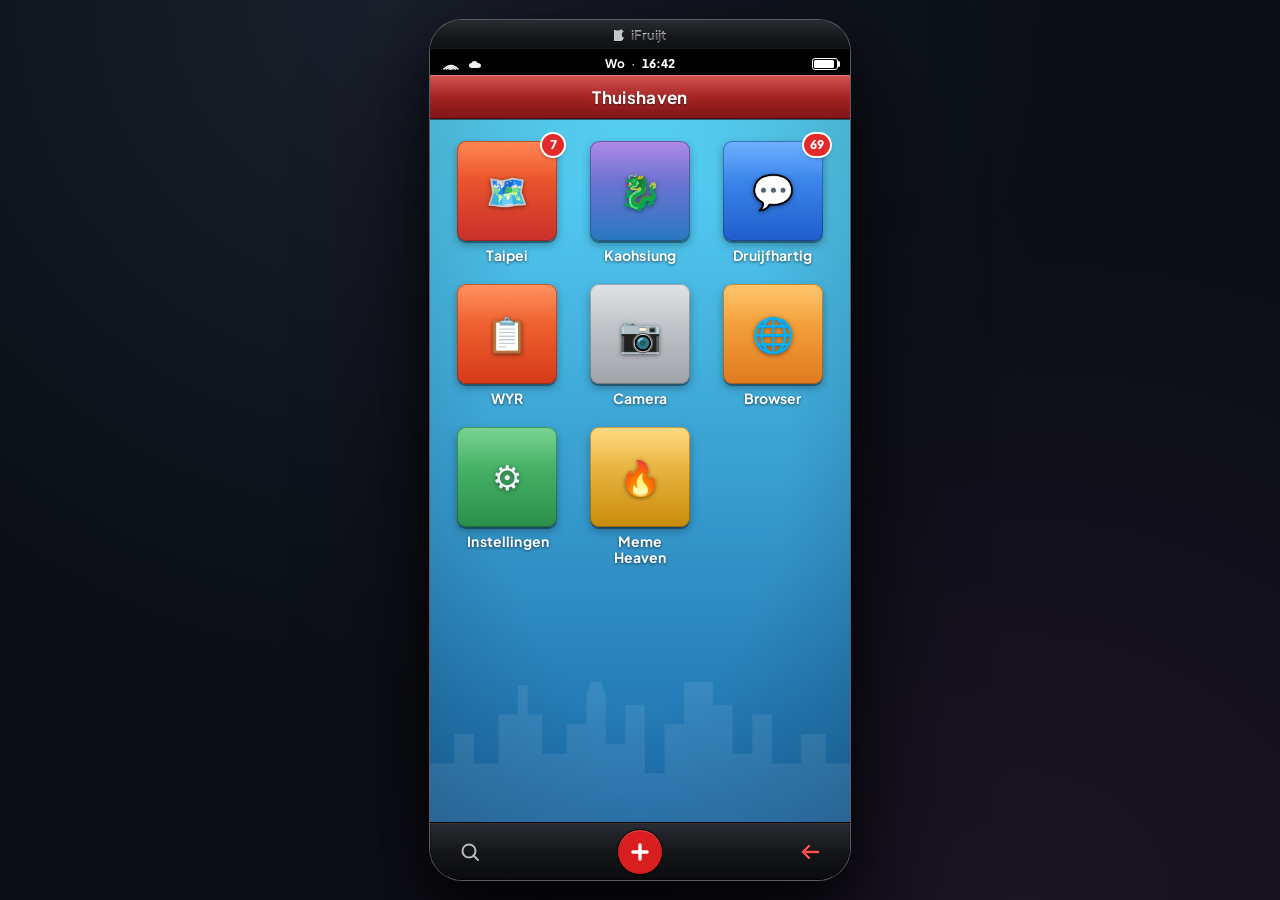
==== commit e67da086: "nieuwe app + docker" ====
--- a/index.html
+++ b/index.html
@@ -127,14 +127,16 @@
         <span class="ifruit-tile-label">Instellingen</span>
       </button>
 
-      <!-- Row 3: Kaohsiung hunt -->
-      
-      
-      
-      
-      
-      
-      
+      <!-- Row 3: Forum -->
+      <a href="forum/forum.html" class="ifruit-app" data-game="forum" aria-label="Meme Heaven">
+        <div class="ifruit-tile ifruit-tile--forum">
+          <span class="ifruit-tile-shine"></span>
+          <span class="ifruit-tile-glyph">🔥</span>
+        </div>
+        <span class="ifruit-tile-label">Meme Heaven</span>
+      </a>
+
+
 
     </main>
 
--- a/index.css
+++ b/index.css
@@ -253,6 +253,7 @@
 .ifruit-tile--green  { background: linear-gradient(180deg, #5BC97A 0%, #2A8F4A 100%); }
 .ifruit-tile--wyr        { background: linear-gradient(180deg, #FF7A3D 0%, #D63A1A 100%); }
 .ifruit-tile--kaohsiung  { background: linear-gradient(180deg, #9B70E0 0%, #2878C0 100%); }
+.ifruit-tile--forum      { background: linear-gradient(180deg, #FFD166 0%, #C88B0A 100%); }
 
 /* Subtle top-half highlight (flatter than before) */
 .ifruit-tile-shine {
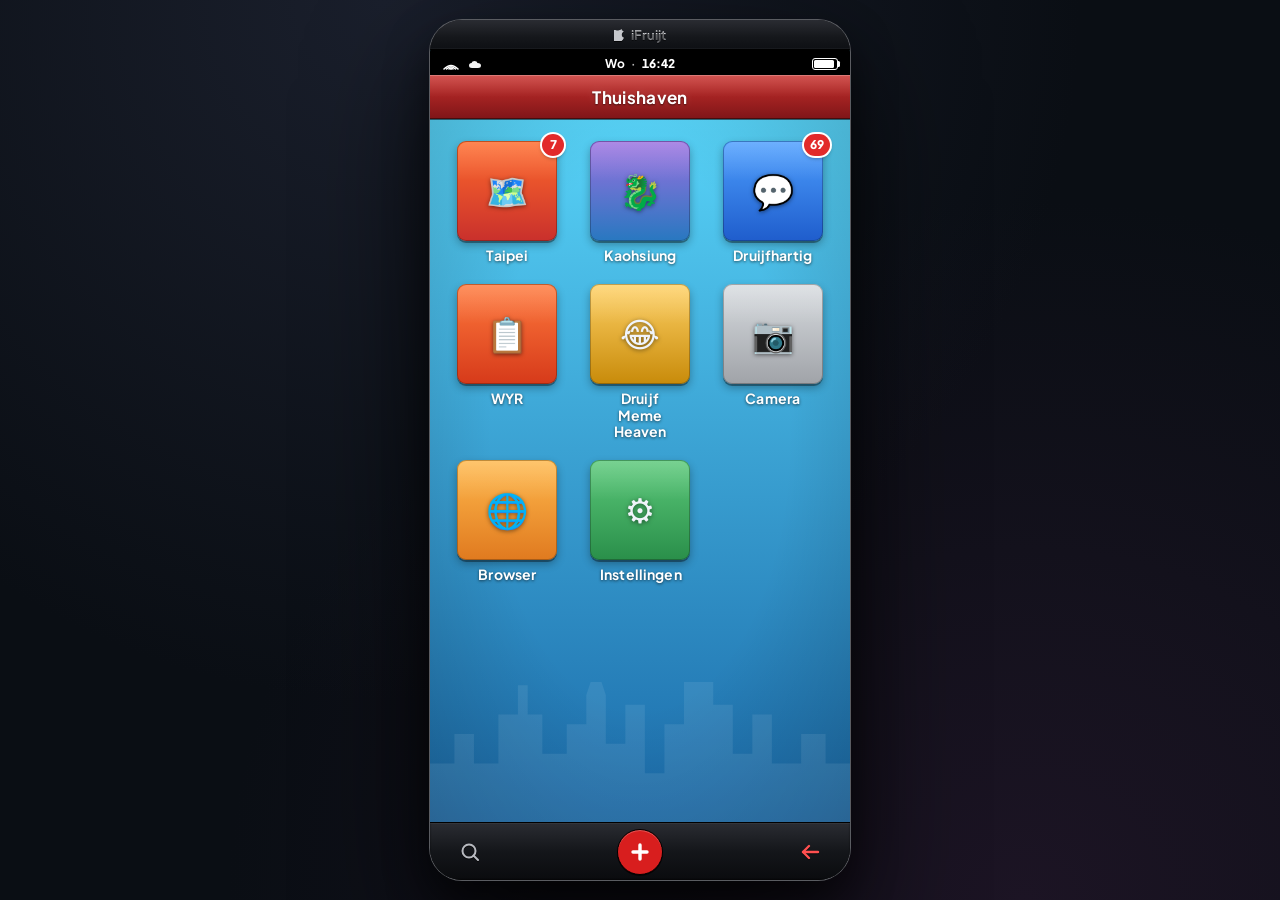
==== commit 0873bb7e: "namechange" ====
--- a/index.html
+++ b/index.html
@@ -103,6 +103,14 @@
       </a>
 
       <!-- Row 2: decorative placeholder apps -->
+      <a href="forum/forum.html" class="ifruit-app" data-game="forum" aria-label="Meme Heaven">
+        <div class="ifruit-tile ifruit-tile--forum">
+          <span class="ifruit-tile-shine"></span>
+          <span class="ifruit-tile-glyph">😂</span>
+        </div>
+        <span class="ifruit-tile-label">Druijf Meme Heaven</span>
+      </a>
+
       <button type="button" class="ifruit-app ifruit-app--deco" data-toast="Fakka je wil deze camera gebruiken? Daan heeft z'n camera apart moeten inchecken zo groot is die" aria-label="Camera">
         <div class="ifruit-tile ifruit-tile--silver">
           <span class="ifruit-tile-shine"></span>
@@ -128,13 +136,7 @@
       </button>
 
       <!-- Row 3: Forum -->
-      <a href="forum/forum.html" class="ifruit-app" data-game="forum" aria-label="Meme Heaven">
-        <div class="ifruit-tile ifruit-tile--forum">
-          <span class="ifruit-tile-shine"></span>
-          <span class="ifruit-tile-glyph">🔥</span>
-        </div>
-        <span class="ifruit-tile-label">Meme Heaven</span>
-      </a>
+      
 
 
 
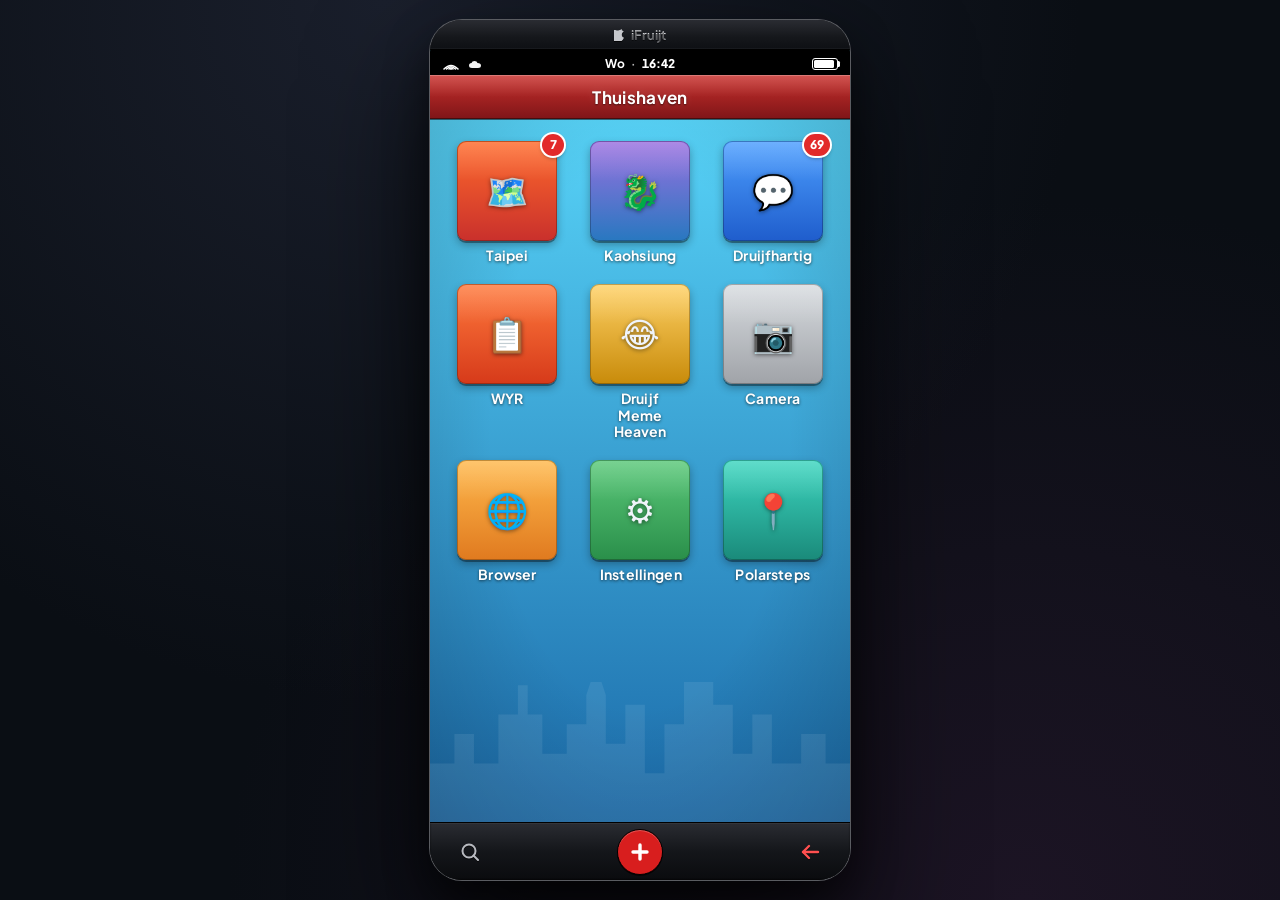
==== commit 3f9f5e77: "Add Polarsteps app with live collaborative editing via WebSockets - Nieuwe app: step-lijst met naam/" ====
--- a/index.html
+++ b/index.html
@@ -111,7 +111,7 @@
         <span class="ifruit-tile-label">Druijf Meme Heaven</span>
       </a>
 
-      <button type="button" class="ifruit-app ifruit-app--deco" data-toast="Fakka je wil deze camera gebruiken? Daan heeft z'n camera apart moeten inchecken zo groot is die" aria-label="Camera">
+      <button type="button" class="ifruit-app ifruit-app--deco" data-toast="Fakka je wil deze camera gebruiken?&#10;Daan heeft z'n camera apart moeten inchecken zo groot is die" aria-label="Camera">
         <div class="ifruit-tile ifruit-tile--silver">
           <span class="ifruit-tile-shine"></span>
           <span class="ifruit-tile-glyph">📷</span>
@@ -135,9 +135,13 @@
         <span class="ifruit-tile-label">Instellingen</span>
       </button>
 
-      <!-- Row 3: Forum -->
-      
-
+      <a href="polarsteps/polarsteps.html" class="ifruit-app" data-game="polarsteps" aria-label="Polarsteps">
+        <div class="ifruit-tile ifruit-tile--polarsteps">
+          <span class="ifruit-tile-shine"></span>
+          <span class="ifruit-tile-glyph">📍</span>
+        </div>
+        <span class="ifruit-tile-label">Polarsteps</span>
+      </a>
 
 
     </main>
--- a/index.css
+++ b/index.css
@@ -253,7 +253,8 @@
 .ifruit-tile--green  { background: linear-gradient(180deg, #5BC97A 0%, #2A8F4A 100%); }
 .ifruit-tile--wyr        { background: linear-gradient(180deg, #FF7A3D 0%, #D63A1A 100%); }
 .ifruit-tile--kaohsiung  { background: linear-gradient(180deg, #9B70E0 0%, #2878C0 100%); }
-.ifruit-tile--forum      { background: linear-gradient(180deg, #FFD166 0%, #C88B0A 100%); }
+.ifruit-tile--forum       { background: linear-gradient(180deg, #FFD166 0%, #C88B0A 100%); }
+.ifruit-tile--polarsteps  { background: linear-gradient(180deg, #3DD6C0 0%, #1A8A7A 100%); }
 
 /* Subtle top-half highlight (flatter than before) */
 .ifruit-tile-shine {
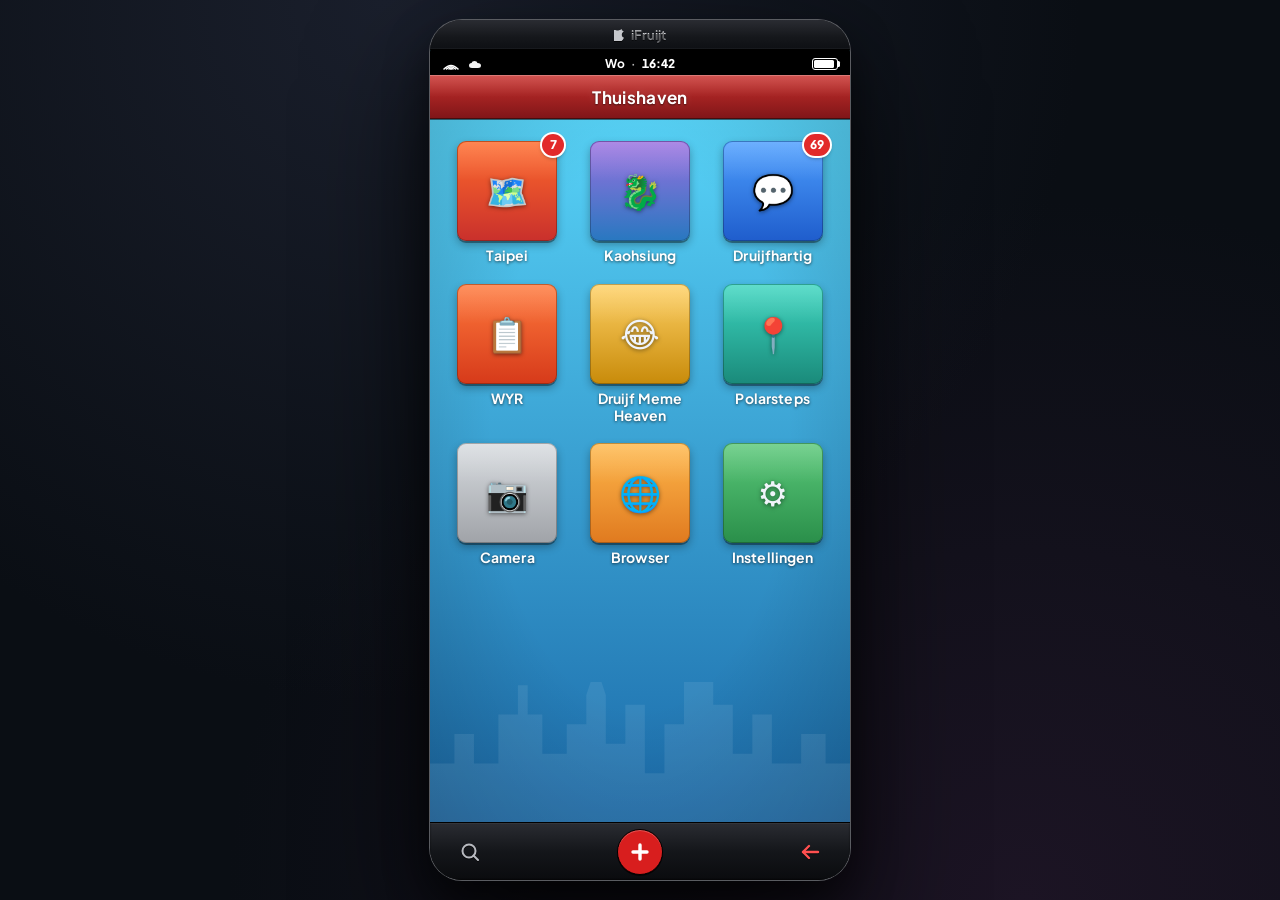
==== commit 9e77b7bd: "Update Polarsteps app link in index.html and adjust max-width in index.css" ====
--- a/index.html
+++ b/index.html
@@ -111,6 +111,15 @@
         <span class="ifruit-tile-label">Druijf Meme Heaven</span>
       </a>
 
+      <a href="polarsteps/polarsteps.html" class="ifruit-app" data-game="polarsteps" aria-label="Polarsteps">
+        <div class="ifruit-tile ifruit-tile--polarsteps">
+          <span class="ifruit-tile-shine"></span>
+          <span class="ifruit-tile-glyph">📍</span>
+        </div>
+        <span class="ifruit-tile-label">Polarsteps</span>
+      </a>
+
+
       <button type="button" class="ifruit-app ifruit-app--deco" data-toast="Fakka je wil deze camera gebruiken?&#10;Daan heeft z'n camera apart moeten inchecken zo groot is die" aria-label="Camera">
         <div class="ifruit-tile ifruit-tile--silver">
           <span class="ifruit-tile-shine"></span>
@@ -119,7 +128,7 @@
         <span class="ifruit-tile-label">Camera</span>
       </button>
 
-      <button type="button" class="ifruit-app ifruit-app--deco" data-toast="De vunzige filmpjes kijk je maar lekker op je eigen telefoon" aria-label="Browser">
+      <button type="button" class="ifruit-app ifruit-app--deco" data-toast="Vunzige filmpjes kijk je maar op je eigen telefoon" aria-label="Browser">
         <div class="ifruit-tile ifruit-tile--orange">
           <span class="ifruit-tile-shine"></span>
           <span class="ifruit-tile-glyph">🌐</span>
@@ -135,14 +144,7 @@
         <span class="ifruit-tile-label">Instellingen</span>
       </button>
 
-      <a href="polarsteps/polarsteps.html" class="ifruit-app" data-game="polarsteps" aria-label="Polarsteps">
-        <div class="ifruit-tile ifruit-tile--polarsteps">
-          <span class="ifruit-tile-shine"></span>
-          <span class="ifruit-tile-glyph">📍</span>
-        </div>
-        <span class="ifruit-tile-label">Polarsteps</span>
-      </a>
-
+      
 
     </main>
 
--- a/index.css
+++ b/index.css
@@ -312,7 +312,7 @@
   text-shadow: 0 1px 3px rgba(0,0,0,0.6);
   text-align: center;
   line-height: 1.2;
-  max-width: 80px;
+  max-width: 90px;
 }
 
 /* ── BOTTOM CHROME STRIP — 3-button row ── */
